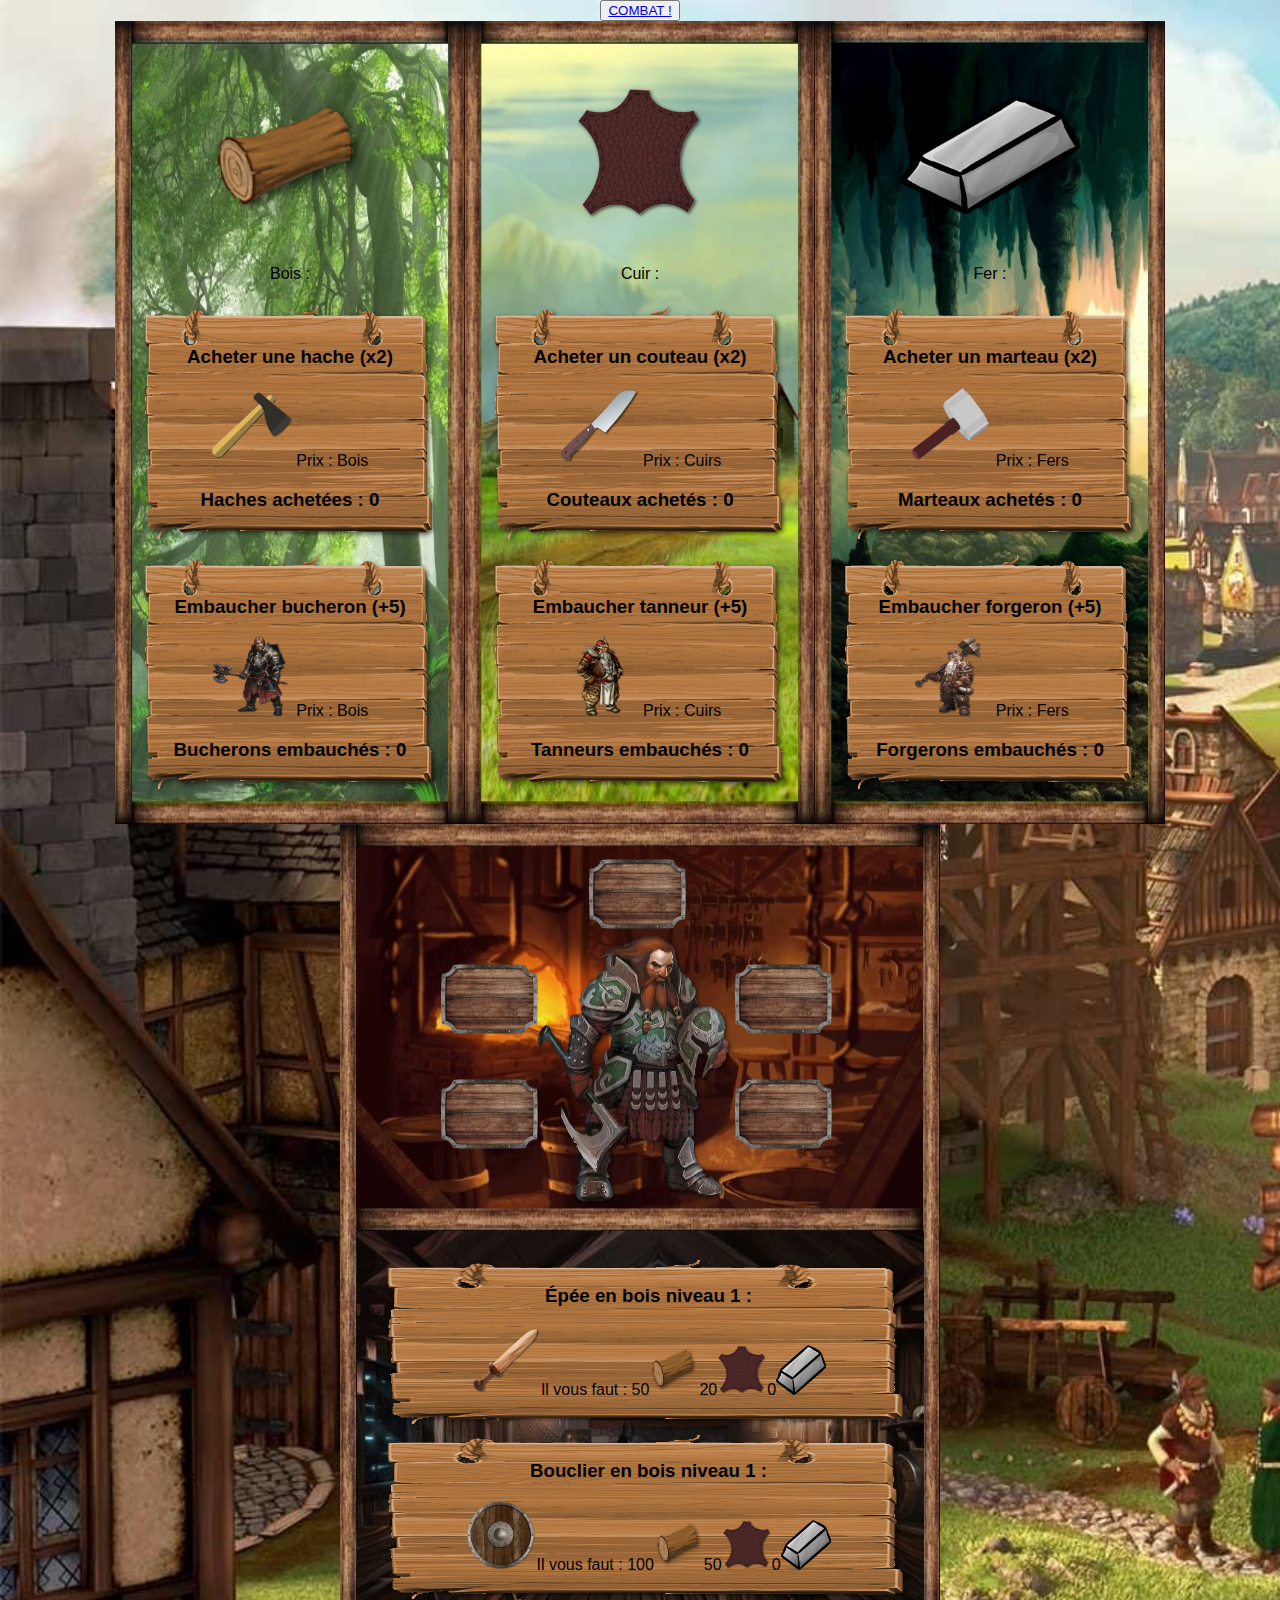
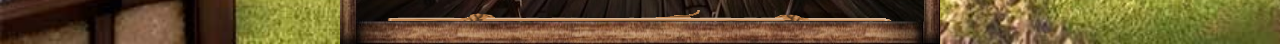
==== index.html @ 60931d38 "index propre" ====
<!DOCTYPE html>
<html lang="fr">
<head>
    <meta charset="UTF-8">
    <title></title>
    <link rel="stylesheet" href="CSS/Style.css"/>
    <script type="text/javascript" src="Javascript/jquery-3.3.1.js" ></script>
    <script type="text/javascript" src="Javascript/Bois.js" ></script>
    <script type="text/javascript" src="Javascript/Cuir.js" ></script>
    <script type="text/javascript" src="Javascript/Fer.js" ></script>
    <script type="text/javascript" src="Javascript/Combat/Combat.js" ></script>
    <script type="text/javascript" src="Javascript/Combat/Personnage.js" ></script>
    <script type="text/javascript" src="Javascript/Combat/Monstre.js" ></script>
    <script type="text/javascript" src="Javascript/EpeeCraft.js" ></script>
    <script type="text/javascript" src="Javascript/BouclierCraft.js" ></script>
    <script type="text/javascript" src="Javascript/CasqueCraft.js" ></script>
    <script type="text/javascript" src="Javascript/HautCraft.js" ></script>
    <script type="text/javascript" src="Javascript/botteCraft.js" ></script>    
    <script type="text/javascript" src="Javascript/Initialisation.js" ></script>
    <script type="text/javascript" src="Javascript/TextSouris.js" ></script>
    <script type="text/javascript" src="Javascript/Sauvegarde.js" ></script>
     

</head>
<button id="modeCombat"><a href="combat.html">COMBAT !</a></button>
<body id="fond">
    <div id="fenetre">
        <div id="boisInterface">
            <div id="boisContainer">
                <img id="bois" src="images/bois.png"/>
            </div>
            <p>Bois : <span id="IndicateurBois"></span></p>
            <div id="clickHache" class="planche">
                <br>
                <h3>Acheter une hache (x2)</h3>
                <p><img id="hache" src="images/hache.png"/> Prix : <span id="prixHache"></span> Bois</p>
                <h3>Haches achetées : <span id="nbHache">0</span></h3>
            </div>
            <div id="clickBucheron" class="planche">
                <br>
                <h3>Embaucher bucheron (+5)</h3>
                <p><img id="bucheron" src="images/bucheron.png"/> Prix : <span id="prixBucheron"></span> Bois</p>
                <h3>Bucherons embauchés : <span id="nbBucheron">0</span></h3>
            </div>
        </div>
        <div id="cuirInterface">
            <div id="cuirContainer">
                <img id="cuir" src="images/cuir.png"/>
            </div>
            <p>Cuir : <span id="IndicateurCuir"></span></p>
            <div id="clickCouteau" class="planche">
                <br>
                <h3>Acheter un couteau (x2)</h3>
                <p><img id="couteau" src="images/couteau.png"/> Prix : <span id="prixCouteau"></span> Cuirs</p>
                <h3>Couteaux achetés : <span id="nbCouteau">0</span></h3>
            </div>
            <div id="clickTanneur" class="planche">
                <br>
                <h3>Embaucher tanneur (+5)</h3>
                <p><img id="tanneur" src="images/tanneur.png"/> Prix : <span id="prixTanneur"></span> Cuirs</p>
                <h3>Tanneurs embauchés : <span id="nbTanneur">0</span></h3>
            </div>
        </div>
        <div id="ferInterface">
            <div id="lingotFerContainer">
                <img id="lingotFer" src="images/fer.png"/>
            </div>
            <p>Fer : <span id="IndicateurFer"></span></p>
            <div id="clickMarteau" class="planche">
                <br>
                <h3>Acheter un marteau (x2)</h3>
                <p><img id="marteau" src="images/marteau.png"/> Prix : <span id="prixMarteau"></span> Fers</p>
                <h3>Marteaux achetés : <span id="nbMarteau">0</span></h3>
            </div>
            <div id="clickForgeron" class="planche">
                <br>
                <h3>Embaucher forgeron (+5)</h3>
                <p><img id="forgeron" src="images/forgeron.png"/> Prix : <span id="prixForgeron"></span> Fers</p>
                <h3>Forgerons embauchés : <span id="nbForgeron">0</span></h3>
            </div>
        </div>
        <div id="blocPersoCraft">
            <div id="personnageInterface">
                <img class="epee" src="images/carte.png"/>
                <img class="bouclier" src="images/carte.png"/>
                <img class="casque" src="images/carte.png"/>
                <img class="haut" src="images/carte.png"/>
                <img class="botte" src="images/carte.png"/>
            </div>
            <div id="craftInterface">
                <div id="epee" class="planche">
                    <h3 id="nomEpee">Épée en bois niveau <span id="niveauEpee">1</span> :</h3>
                    <p id="epeeText"><img id="epee" class="itemImage" src="images/epee_en_bois.png"/>Il vous faut : <span id="prixBoisEpee">50</span><img id="bois" src="images/bois.png"/><span id="prixCuirEpee">20</span><img id="cuir" src="images/cuir.png"/><span id="prixFerEpee">0</span><img id="lingotFer" src="images/fer.png"/></p>
                </div>
                <div id="bouclier" class="planche">
                    <h3>Bouclier en bois niveau <span id="niveauBouclier">1</span> :</h3>
                    <p id="bouclierText"><img class="itemImage" src="images/bouclier_en_bois.png"/>Il vous faut : <span id="prixBoisBouclier">100</span><img id="bois" src="images/bois.png"/><span id="prixCuirBouclier">50</span><img id="cuir" src="images/cuir.png"/><span id="prixFerBouclier">0</span><img id="lingotFer" src="images/fer.png"/></p>
                </div>
                <div id="casque" class="planche">
                    <h3>Casque en bois niveau <span id="niveauCasque">1</span> :</h3>
                    <p id="casqueText"><img class="itemImage" src="images/casque_en_bois.png"/>Il vous faut : <span id="prixBoisCasque">80</span><img id="bois" src="images/bois.png"/><span id="prixCuirCasque">30</span><img id="cuir" src="images/cuir.png"/><span id="prixFerCasque">0</span><img id="lingotFer" src="images/fer.png"/></p>
                </div>
                <div id="haut" class="planche">
                    <h3>Armure en bois niveau <span id="niveauHaut">1</span> :</h3>
                    <p id="hautText"><img class="itemImage" src="images/haut_en_bois.png"/>Il vous faut : <span id="prixBoisHaut">250</span><img id="bois" src="images/bois.png"/><span id="prixCuirHaut">100</span><img id="cuir" src="images/cuir.png"/><span id="prixFerHaut">0</span><img id="lingotFer" src="images/fer.png"/></p>
                </div>
                <div id="botte" class="planche">
                    <h3 id="nomBotte">Bottes en tissu niveau <span id="niveauBotte">1</span> :</h3>
                    <p id="botteText"><img class="itemImage" src="images/botte_en_bois.png"/>Il vous faut : <span id="prixBoisBotte">30</span><img id="bois" src="images/bois.png"/><span id="prixCuirBotte">20</span><img id="cuir" src="images/cuir.png"/><span id="prixFerBotte">0</span><img id="lingotFer" src="images/fer.png"/></p>
                </div>
        </div>
    </div>


</body>
</html>
---- CSS/Style.css ----
#lingotFerContainer{
    margin: 0px;
    padding: 0px;
    width: 300px;
    height: 203px;
}

img.jeux{
    display: none;
}

#boisContainer{
    margin: 0px;
    padding: 0px;
    width: 300px;
    height: 203px;
}

#cuirContainer{
    margin: 0px;
    padding: 0px;
    width: 300px;
    height: 203px;
}

#lingotFer{
    margin-top: 50px;
    width: 180px;
    height: 118px;
}

#bois{
    margin-top: 50px;
    width: 170px;
    height: 130px;
}

#cuir{
    margin-top: 40px;
    width: 130px;
    height: 135px;
}

#hache{
    width: 80px;
    height: 80px;
}

#bucheron{
    width: 80px;
    height: 80px;
}

#couteau{
    width: 80px;
    height: 80px;
}

#tanneur{
    width: 80px;
    height: 80px;
}

#marteau{
    width: 80px;
    height: 80px;
}

#forgeron{
    width: 80px;
    height: 80px;
}

#fond{
    display: flex;
    flex-direction: column;
    align-items: center;
    font-family: Trebuchet MS, sans-serif;
    margin: 0px;
    padding: 0px;
    background-color: red;
    background: url(../images/background.jpg);
    background-repeat:no-repeat;
    background-size: cover;
}

#fenetre{
    padding: 0px;
    margin: 0px;
    width: auto;
    justify-content: center;
	display: flex;
    flex-wrap: wrap;
    flex-direction: row;
}

#boisInterface{
    text-align: center;
    margin: 0px;
    padding: 25px;
    width: 300px;
    background: url(../images/foret.jpg);
    background-repeat:no-repeat;
    background-size: 100% 100%;
}

#cuirInterface{
    text-align: center;
    margin: 0px;
    padding: 25px;
    width: 300px;
    background: url(../images/champ.jpg);
    background-repeat:no-repeat;
    background-size: 100% 100%;
}

#ferInterface{
    text-align: center;
    margin: 0px;
    padding: 25px;
    width: 300px;
    background: url(../images/mine.jpg);
    background-repeat:no-repeat;
    background-size: 100% 100%;
}

#blocPersoCraft{
    justify-content: center;
    margin: 0px;
    padding: 0px;
    width: 600px;
    height: 820px;
    background: url(../images/onglet.jpg);
    background-repeat:no-repeat;
    background-size: 100% 100%;
}

#personnageInterface{
    text-align: center;
    margin: 0px;
    margin-bottom:24px;
    padding-top: 25px;
    padding-left: 25px;
    width: 545px;
    height: 358px;
}

#craftInterface{
    overflow-y: auto;
    overflow-x: hidden;
    text-align: center;
    margin: 0px;
    margin-left: 17px;
    padding-top: 25px;
    padding-right: 4px;
    padding-left: 22px;
    width: 539px;
    height: 365px;
}

#craftInterface .itemImage{
    margin-top: 0px;
    width: 70px;
    height: 70px;
}

#craftInterface img{
    margin-top: 0px;
    width: 50px;
    height: 50px;
}

#craftInterface .planche{
    height: 155px;
}

.epee{
    top: 115px;
    left: 55px;
    position: relative;
    width: 97px;
    height: 70px;
}

.bouclier{
    top: 230px;
    left: -47px;
    position: relative;
    width: 97px;
    height: 70px;
}

.casque{
    top: 10px;
    left: 0px;
    position: relative;
    width: 97px;
    height: 70px;
}

.haut{
    top: 115px;
    left: 45px;
    position: relative;
    width: 97px;
    height: 70px;
}

.botte{
    top: 230px;
    left: -57px;
    position: relative;
    width: 97px;
    height: 70px;
}

.planche{
    padding: 10px;
    height: 230px;
    justify-content: center;
    text-align: center;
    background: url(../images/planche.png);
    background-repeat:no-repeat;
    background-size: 100% 100%;
}

::-webkit-scrollbar {
    width: 20px;
}

::-webkit-scrollbar-track {
    box-shadow: inset 0 0 5px #271a0c; 
    border-radius: 10px;
}

::-webkit-scrollbar-thumb {
    box-shadow: inset 0 0 5px black; 
    background: url(../images/scrollbare.png); 
    background-repeat:no-repeat;
    background-size: 100% 100%;
    border-radius: 10px;
}
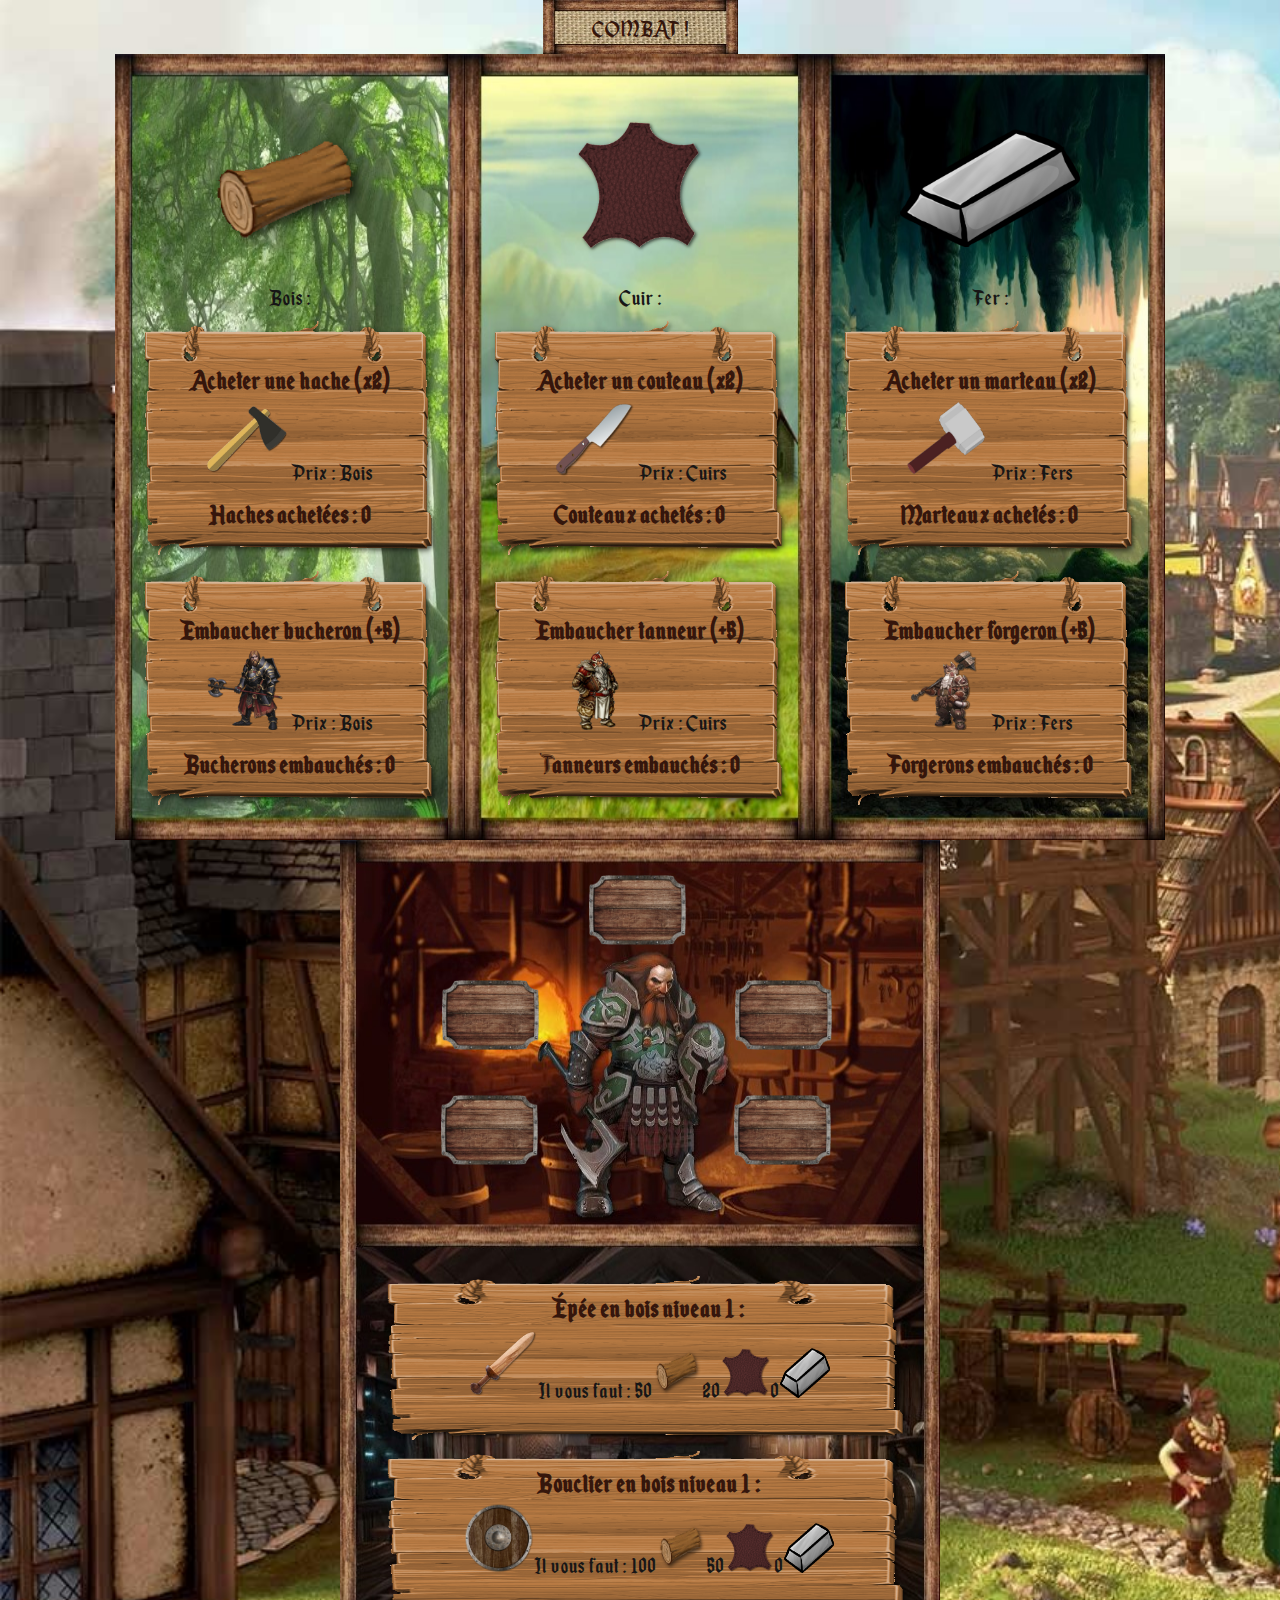
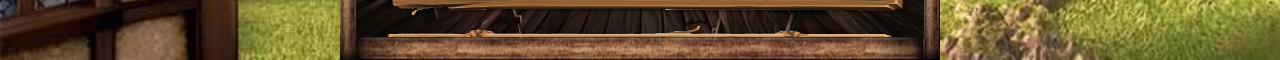
==== commit fdee076a: "font" ====
--- a/index.html
+++ b/index.html
@@ -22,7 +22,7 @@
      
 
 </head>
-<button id="modeCombat"><a href="combat.html">COMBAT !</a></button>
+<div id="modeCombat"><a id="lienCombat" href="combat.html">COMBAT !</a></div>
 <body id="fond">
     <div id="fenetre">
         <div id="boisInterface">
--- a/CSS/Style.css
+++ b/CSS/Style.css
@@ -1,3 +1,26 @@
+@font-face{
+    font-family: EnchantedLand;
+    src: url(../CSS/EnchantedLand.woff);
+}
+
+h3{
+    color: #35160C;
+    margin-top: 10px;
+    margin-bottom: 0px;
+    padding: 0px;
+}
+
+p{
+    color: #171616;
+    margin: 2px;
+    padding: 0px;
+}
+
+a{
+    color: #35160C;
+    text-decoration: none;
+}
+
 #lingotFerContainer{
     margin: 0px;
     padding: 0px;
@@ -75,7 +98,9 @@
     display: flex;
     flex-direction: column;
     align-items: center;
-    font-family: Trebuchet MS, sans-serif;
+    font-family: EnchantedLand;
+    font-size: 25px;
+    letter-spacing: 1px;
     margin: 0px;
     padding: 0px;
     background-color: red;
@@ -224,6 +249,17 @@
     background-size: 100% 100%;
 }
 
+#modeCombat{
+    text-align: center;
+    width: 195px;
+    height: 39px;
+    padding-top: 15px;
+    font-style: none;
+    background: url(../images/boutonFightFarm.jpg); 
+    background-repeat:no-repeat;
+    background-size: 100% 100%;
+}
+
 ::-webkit-scrollbar {
     width: 20px;
 }
@@ -239,4 +275,4 @@
     background-repeat:no-repeat;
     background-size: 100% 100%;
     border-radius: 10px;
-}
+}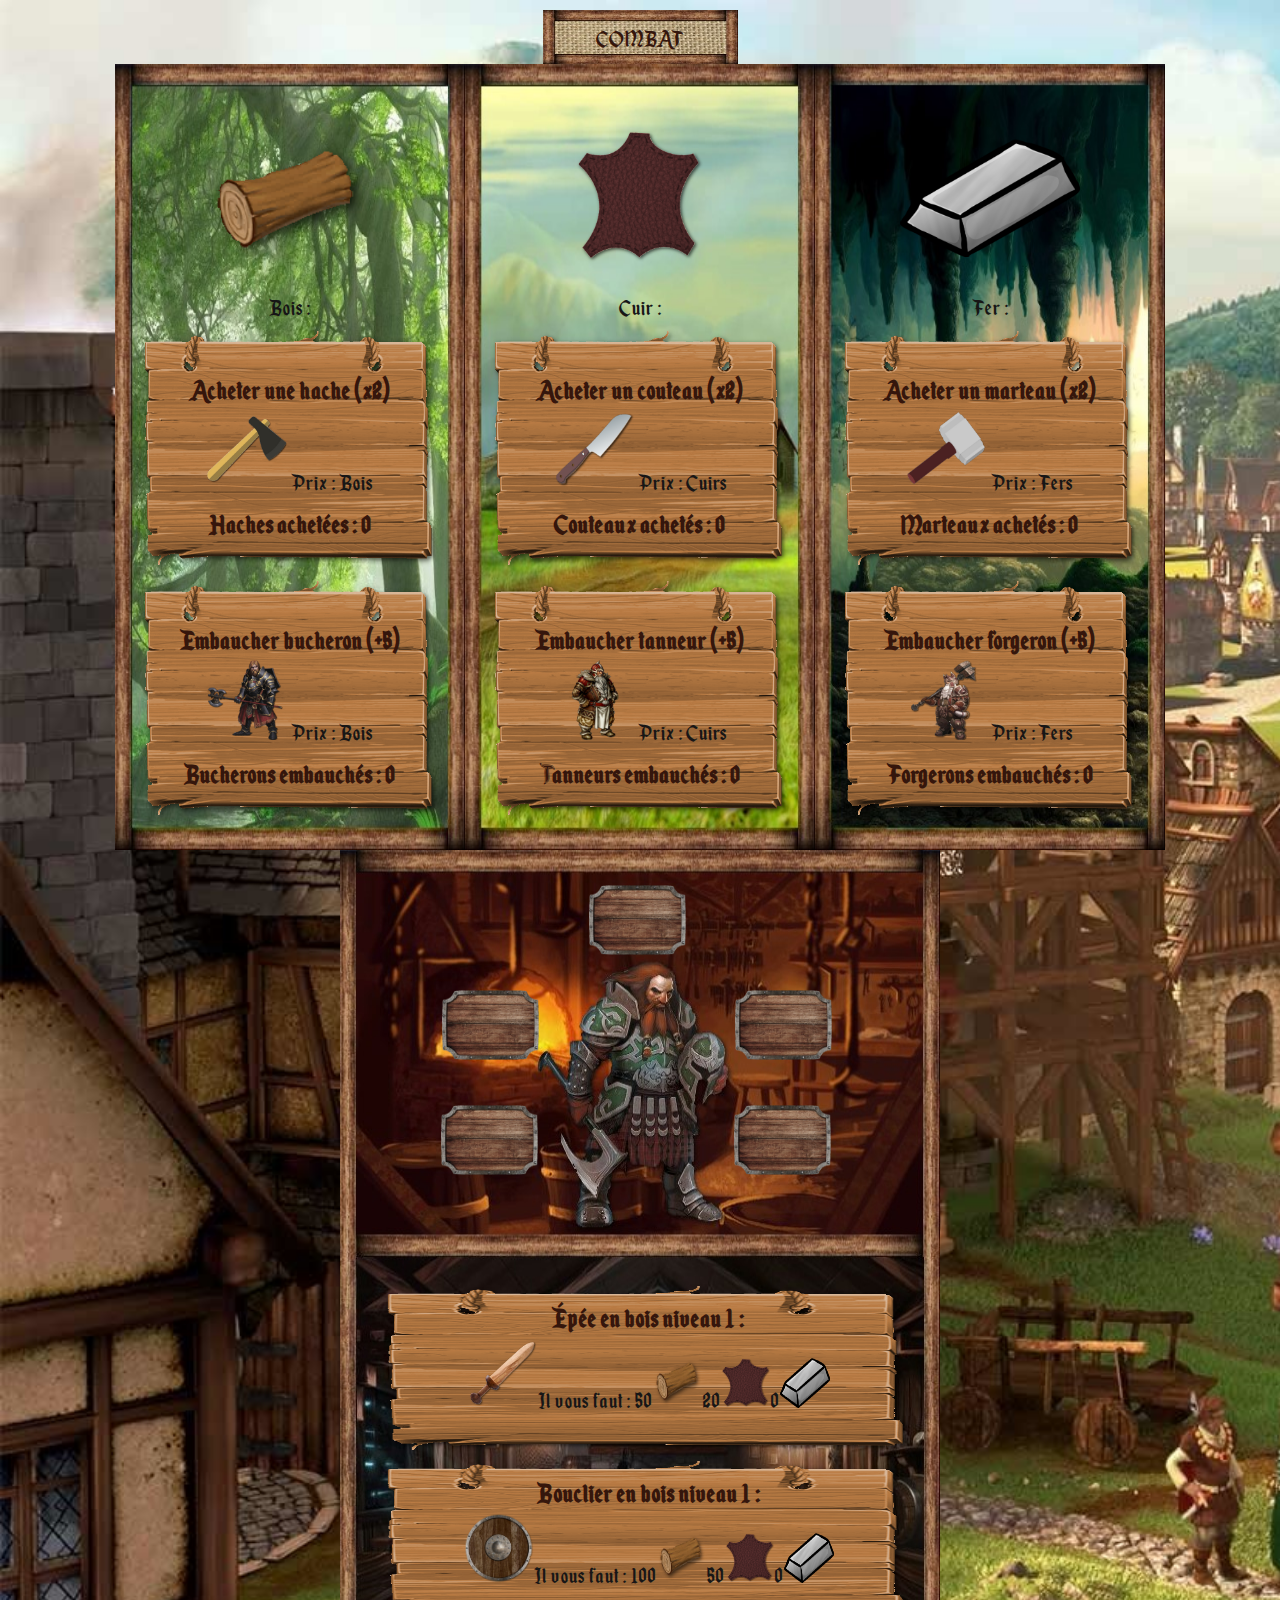
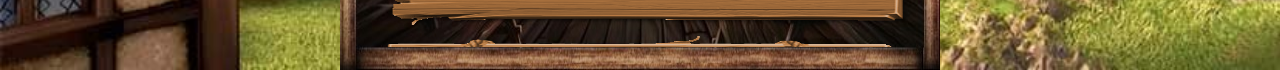
==== commit b6485b01: "font" ====
--- a/index.html
+++ b/index.html
@@ -19,10 +19,8 @@
     <script type="text/javascript" src="Javascript/Initialisation.js" ></script>
     <script type="text/javascript" src="Javascript/TextSouris.js" ></script>
     <script type="text/javascript" src="Javascript/Sauvegarde.js" ></script>
-     
-
 </head>
-<div id="modeCombat"><a id="lienCombat" href="combat.html">COMBAT !</a></div>
+<div id="modeCombat"><a href="combat.html">COMBAT</a></div>
 <body id="fond">
     <div id="fenetre">
         <div id="boisInterface">
--- a/CSS/Style.css
+++ b/CSS/Style.css
@@ -90,6 +90,11 @@
 }
 
 #forgeron{
+    width: 80px;
+    height: 80px;
+}
+
+#ennemi{
     width: 80px;
     height: 80px;
 }
@@ -109,6 +114,21 @@
     background-size: cover;
 }
 
+#fondCombat{
+    display: flex;
+    flex-direction: column;
+    align-items: center;
+    font-family: EnchantedLand;
+    font-size: 25px;
+    letter-spacing: 1px;
+    margin: 0px;
+    padding: 0px;
+    background-color: red;
+    background: url(../images/backgroundCombat.jpg);
+    background-repeat:no-repeat;
+    background-size: cover;
+}
+
 #fenetre{
     padding: 0px;
     margin: 0px;
@@ -253,6 +273,7 @@
     text-align: center;
     width: 195px;
     height: 39px;
+    margin-top: 10px;
     padding-top: 15px;
     font-style: none;
     background: url(../images/boutonFightFarm.jpg); 
@@ -260,6 +281,18 @@
     background-size: 100% 100%;
 }
 
+#modeFarm{
+    text-align: center;
+    width: 195px;
+    height: 39px;
+    margin-top: 10px;
+    padding-top: 15px;
+    font-style: none;
+    background: url(../images/boutonFightFarm.jpg); 
+    background-repeat:no-repeat;
+    background-size: 100% 100%;
+}
+
 ::-webkit-scrollbar {
     width: 20px;
 }
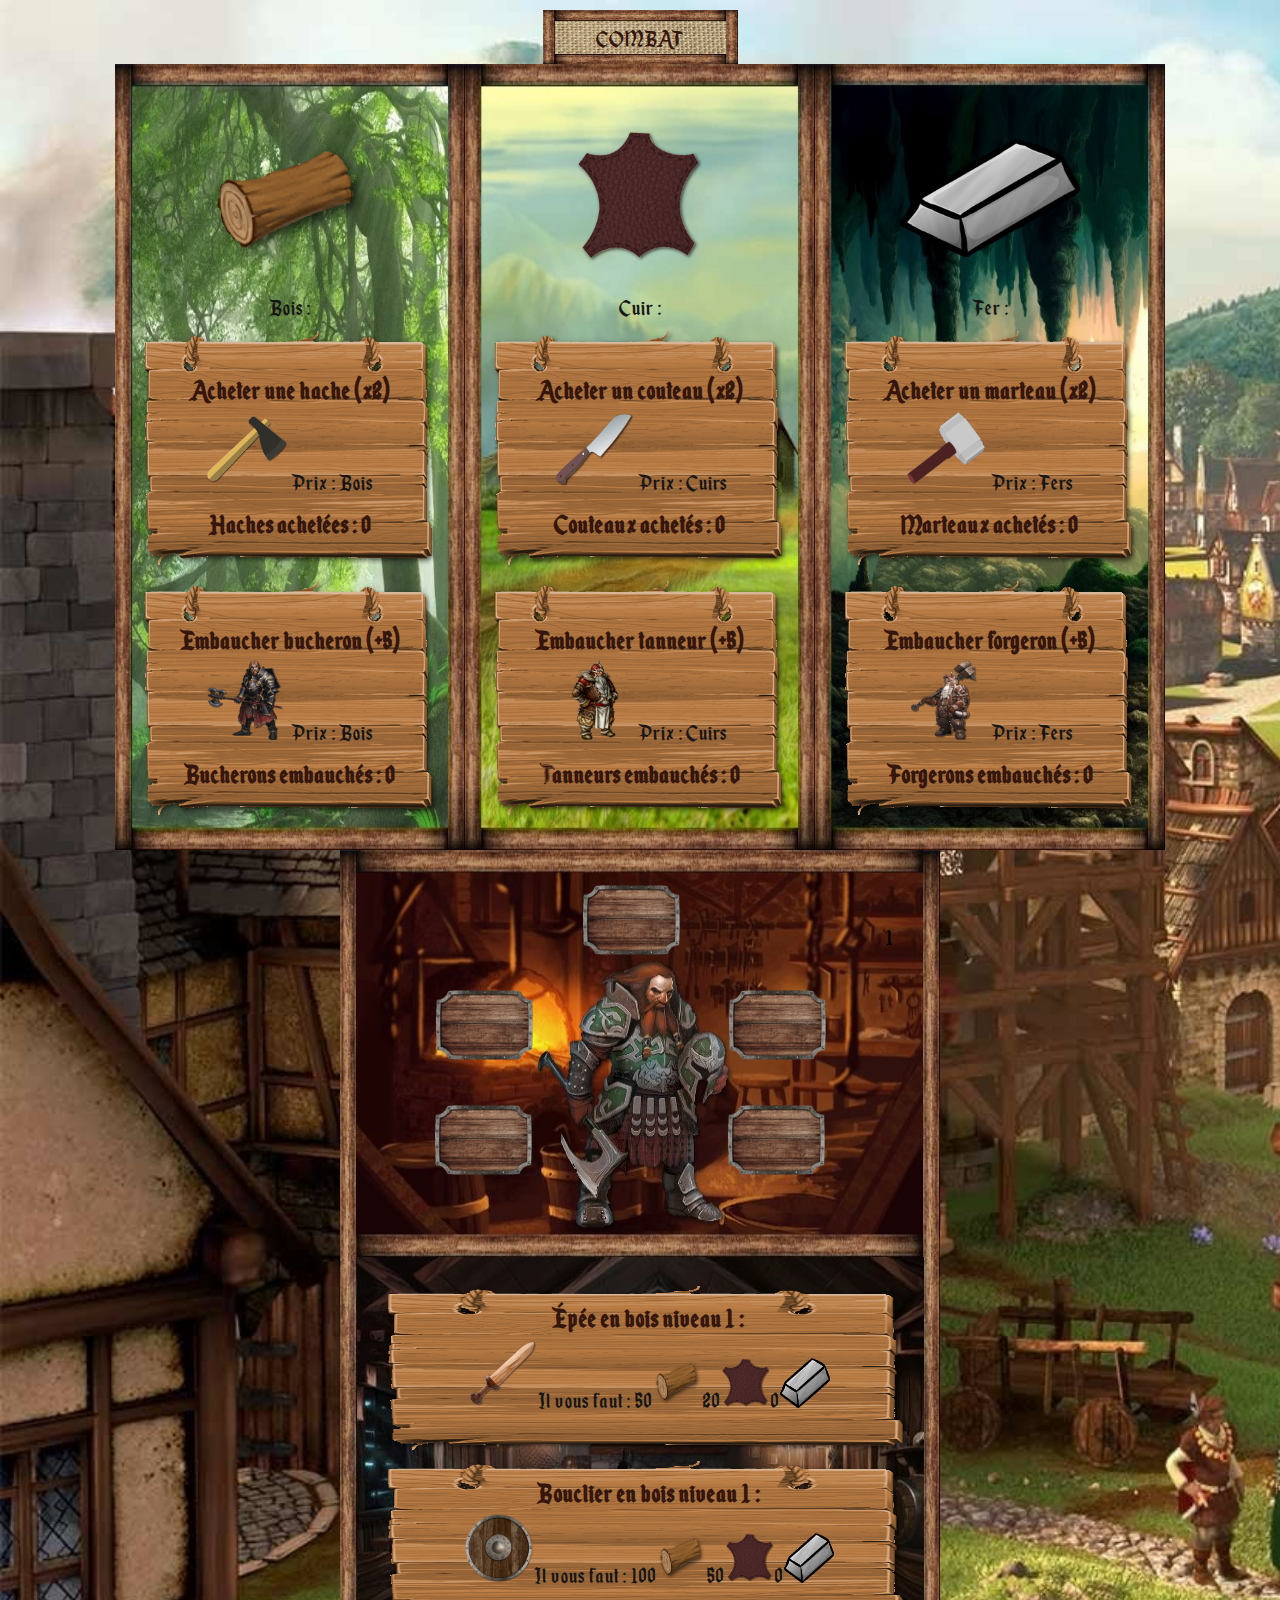
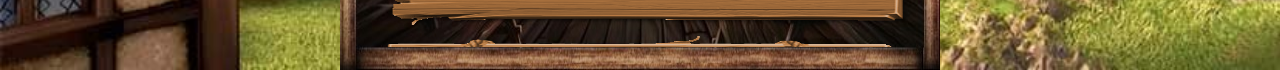
==== commit 0d7d5e7f: "Niveau perso dans index" ====
--- a/index.html
+++ b/index.html
@@ -84,6 +84,7 @@
                 <img class="casque" src="images/carte.png"/>
                 <img class="haut" src="images/carte.png"/>
                 <img class="botte" src="images/carte.png"/>
+                <span id="levelPerso"></span>
             </div>
             <div id="craftInterface">
                 <div id="epee" class="planche">
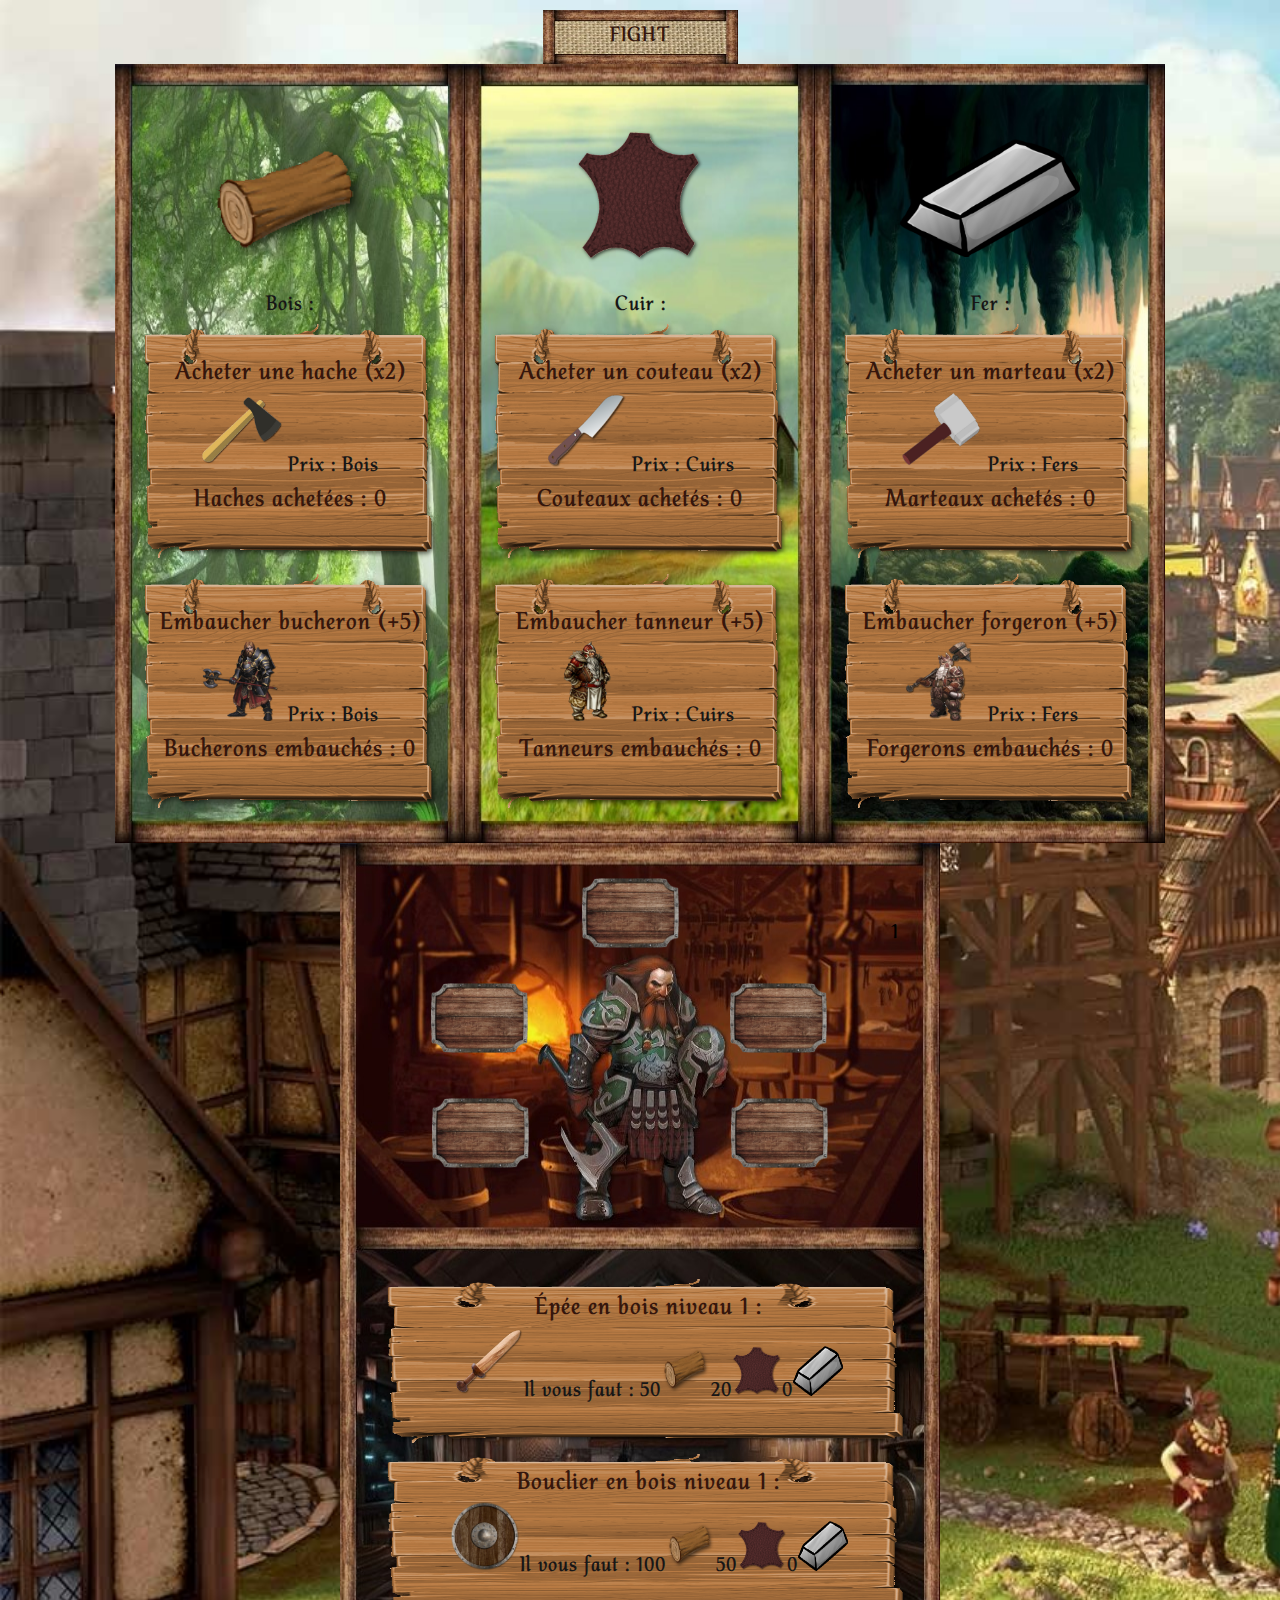
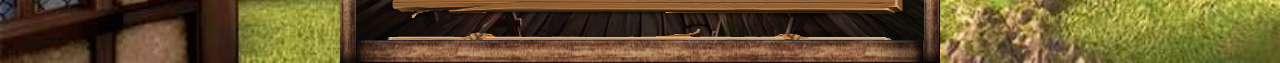
==== commit 6722fecb: "combat" ====
--- a/index.html
+++ b/index.html
@@ -20,7 +20,7 @@
     <script type="text/javascript" src="Javascript/TextSouris.js" ></script>
     <script type="text/javascript" src="Javascript/Sauvegarde.js" ></script>
 </head>
-<div id="modeCombat"><a href="combat.html">COMBAT</a></div>
+<div id="modeCombat"><a href="combat.html">FIGHT</a></div>
 <body id="fond">
     <div id="fenetre">
         <div id="boisInterface">
--- a/CSS/Style.css
+++ b/CSS/Style.css
@@ -1,12 +1,12 @@
 @font-face{
-    font-family: EnchantedLand;
-    src: url(../CSS/EnchantedLand.woff);
+    font-family: Althea-Bold;
+    src: url(../CSS/Althea-Bold.woff);
 }
 
 h3{
     color: #35160C;
     margin-top: 10px;
-    margin-bottom: 0px;
+    margin-bottom: 5px;
     padding: 0px;
 }
 
@@ -103,8 +103,8 @@
     display: flex;
     flex-direction: column;
     align-items: center;
-    font-family: EnchantedLand;
-    font-size: 25px;
+    font-family: Althea-Bold;
+    font-size: 22px;
     letter-spacing: 1px;
     margin: 0px;
     padding: 0px;
@@ -118,8 +118,8 @@
     display: flex;
     flex-direction: column;
     align-items: center;
-    font-family: EnchantedLand;
-    font-size: 25px;
+    font-family: Althea-Bold;
+    font-size: 22px;
     letter-spacing: 1px;
     margin: 0px;
     padding: 0px;
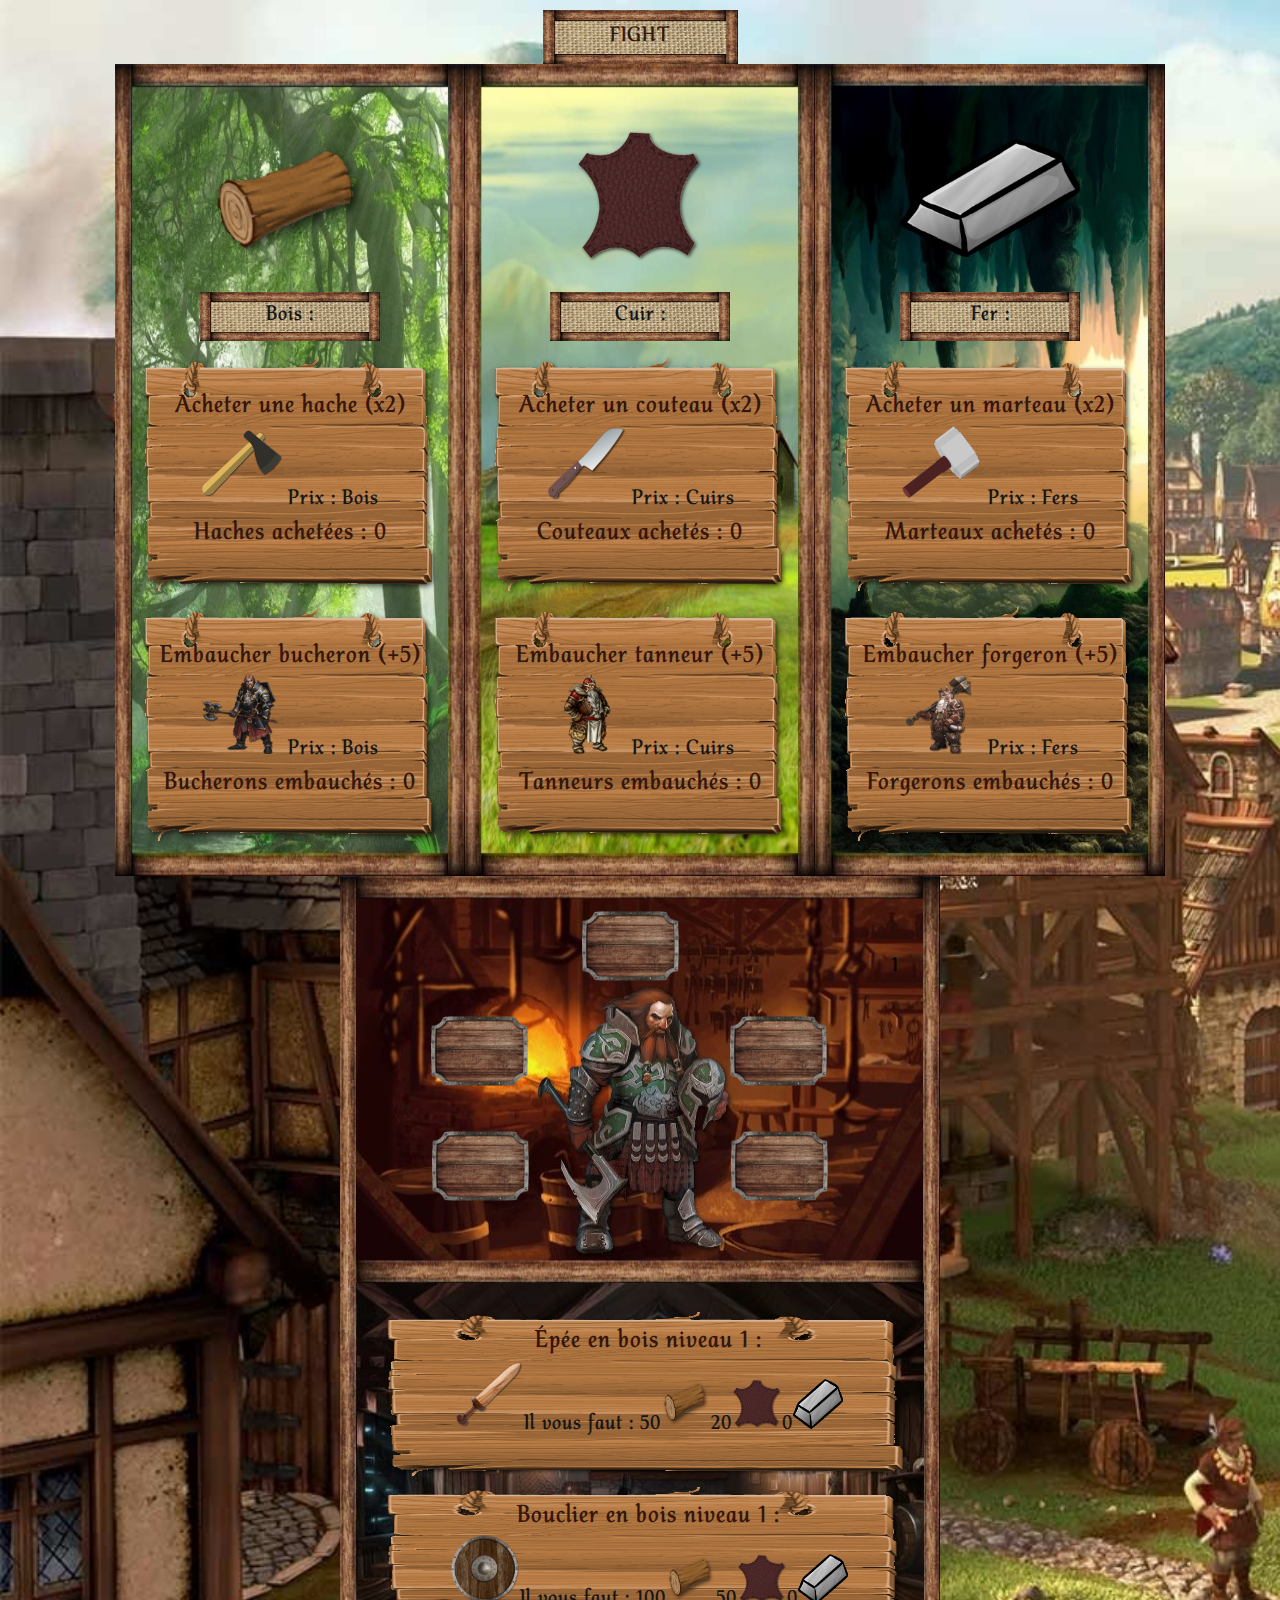
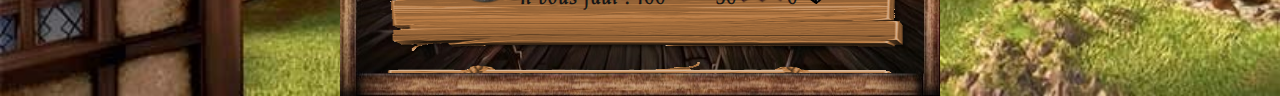
==== commit 817800a9: "combat" ====
--- a/index.html
+++ b/index.html
@@ -27,7 +27,9 @@
             <div id="boisContainer">
                 <img id="bois" src="images/bois.png"/>
             </div>
-            <p>Bois : <span id="IndicateurBois"></span></p>
+            <div class="pancarteRessource">
+                <p>Bois : <span id="IndicateurBois"></span></p>
+            </div>
             <div id="clickHache" class="planche">
                 <br>
                 <h3>Acheter une hache (x2)</h3>
@@ -45,7 +47,9 @@
             <div id="cuirContainer">
                 <img id="cuir" src="images/cuir.png"/>
             </div>
-            <p>Cuir : <span id="IndicateurCuir"></span></p>
+            <div class="pancarteRessource">
+                <p>Cuir : <span id="IndicateurCuir"></span></p>
+            </div>
             <div id="clickCouteau" class="planche">
                 <br>
                 <h3>Acheter un couteau (x2)</h3>
@@ -63,7 +67,9 @@
             <div id="lingotFerContainer">
                 <img id="lingotFer" src="images/fer.png"/>
             </div>
-            <p>Fer : <span id="IndicateurFer"></span></p>
+            <div class="pancarteRessource">
+                <p>Fer : <span id="IndicateurFer"></span></p>
+            </div>
             <div id="clickMarteau" class="planche">
                 <br>
                 <h3>Acheter un marteau (x2)</h3>
--- a/CSS/Style.css
+++ b/CSS/Style.css
@@ -169,6 +169,18 @@
     background-size: 100% 100%;
 }
 
+.pancarteRessource{
+    text-align: center;
+    margin-left: 60px;
+    margin-bottom: 10px;
+    width: 180px;
+    height: 39px;
+    padding-top: 10px;
+    background: url(../images/boutonFightFarm.jpg); 
+    background-repeat:no-repeat;
+    background-size: 100% 100%;
+}
+
 #blocPersoCraft{
     justify-content: center;
     margin: 0px;
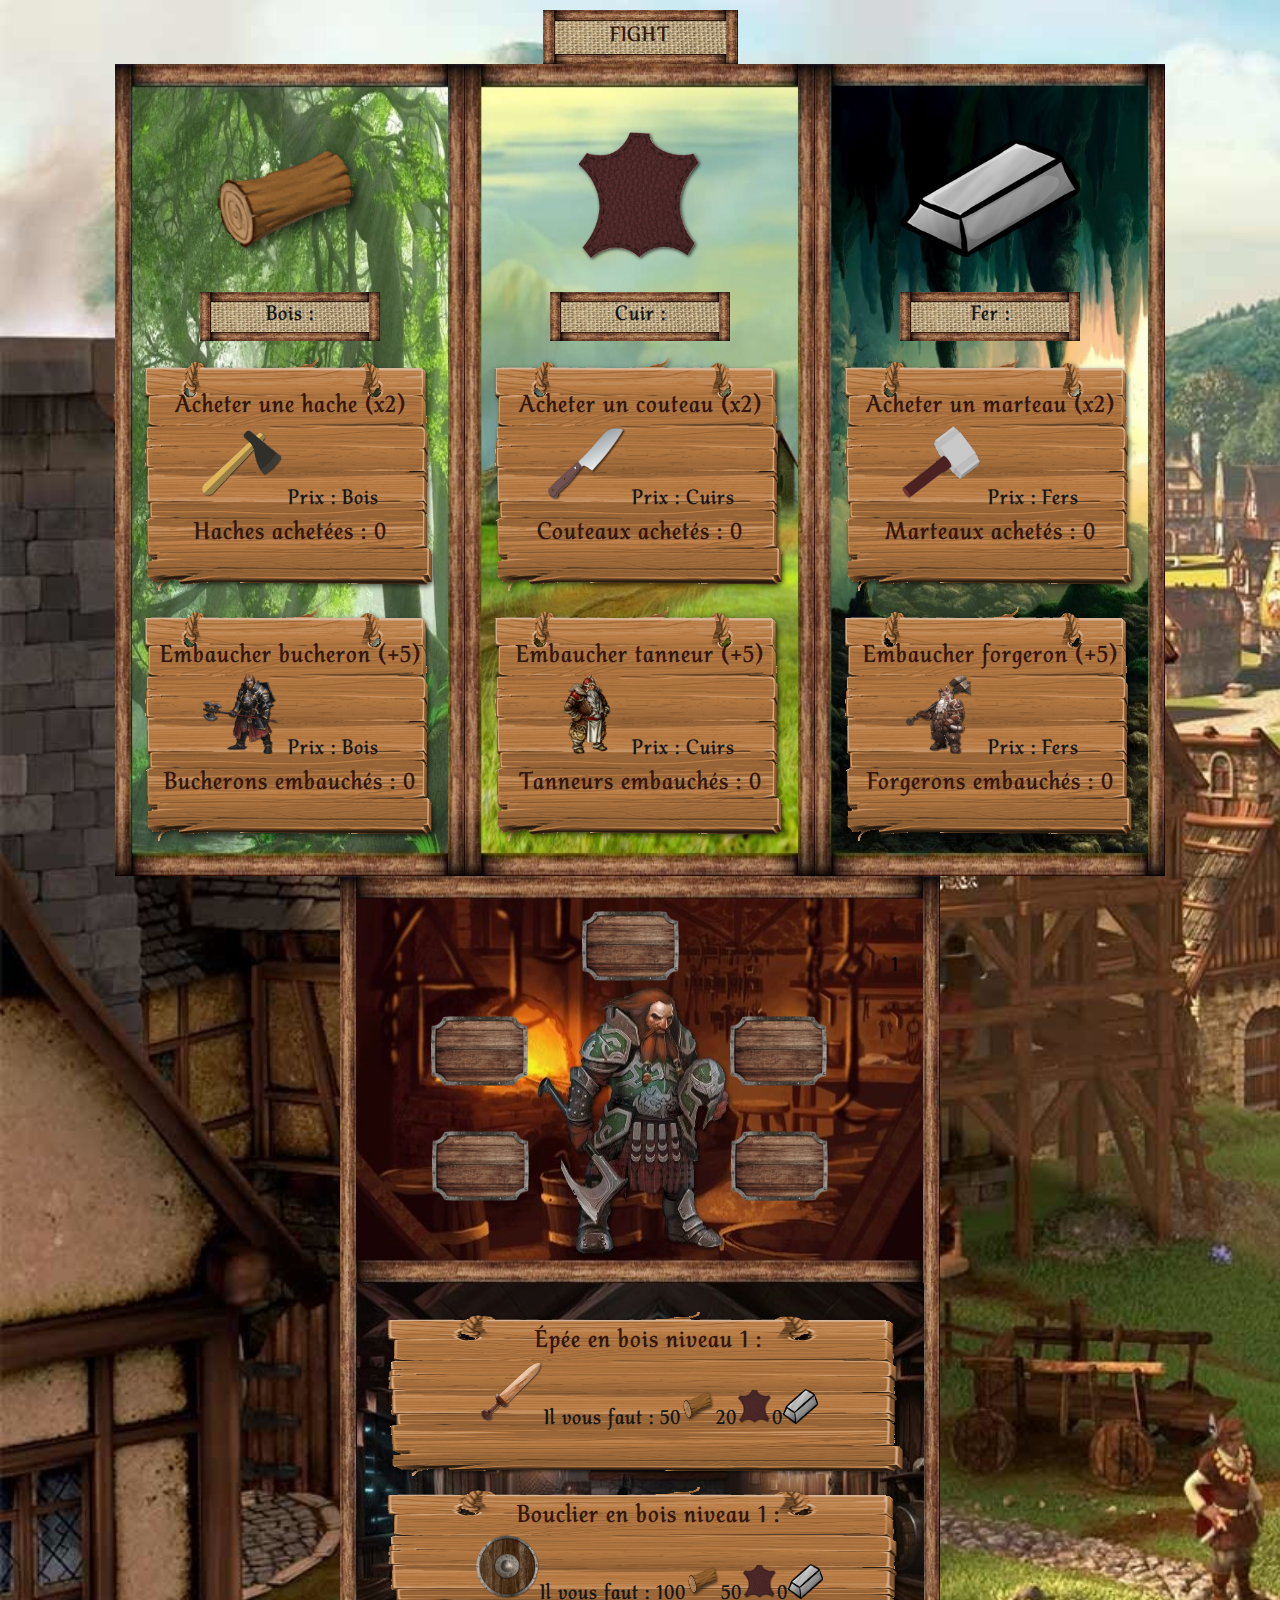
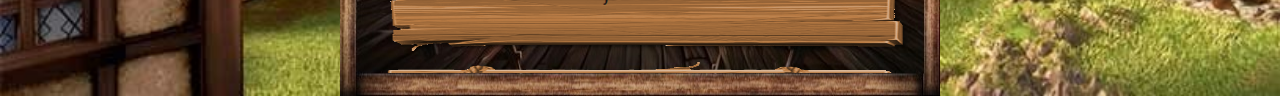
==== commit 0c34a9c3: "Correction de tout les bugs" ====
--- a/index.html
+++ b/index.html
@@ -98,15 +98,15 @@
                     <p id="epeeText"><img id="epee" class="itemImage" src="images/epee_en_bois.png"/>Il vous faut : <span id="prixBoisEpee">50</span><img id="bois" src="images/bois.png"/><span id="prixCuirEpee">20</span><img id="cuir" src="images/cuir.png"/><span id="prixFerEpee">0</span><img id="lingotFer" src="images/fer.png"/></p>
                 </div>
                 <div id="bouclier" class="planche">
-                    <h3>Bouclier en bois niveau <span id="niveauBouclier">1</span> :</h3>
+                    <h3 id="nomBouclier">Bouclier en bois niveau <span id="niveauBouclier">1</span> :</h3>
                     <p id="bouclierText"><img class="itemImage" src="images/bouclier_en_bois.png"/>Il vous faut : <span id="prixBoisBouclier">100</span><img id="bois" src="images/bois.png"/><span id="prixCuirBouclier">50</span><img id="cuir" src="images/cuir.png"/><span id="prixFerBouclier">0</span><img id="lingotFer" src="images/fer.png"/></p>
                 </div>
                 <div id="casque" class="planche">
-                    <h3>Casque en bois niveau <span id="niveauCasque">1</span> :</h3>
+                    <h3 id="nomCasque">Casque en bois niveau <span id="niveauCasque">1</span> :</h3>
                     <p id="casqueText"><img class="itemImage" src="images/casque_en_bois.png"/>Il vous faut : <span id="prixBoisCasque">80</span><img id="bois" src="images/bois.png"/><span id="prixCuirCasque">30</span><img id="cuir" src="images/cuir.png"/><span id="prixFerCasque">0</span><img id="lingotFer" src="images/fer.png"/></p>
                 </div>
                 <div id="haut" class="planche">
-                    <h3>Armure en bois niveau <span id="niveauHaut">1</span> :</h3>
+                    <h3 id="nomHaut">Armure en bois niveau <span id="niveauHaut">1</span> :</h3>
                     <p id="hautText"><img class="itemImage" src="images/haut_en_bois.png"/>Il vous faut : <span id="prixBoisHaut">250</span><img id="bois" src="images/bois.png"/><span id="prixCuirHaut">100</span><img id="cuir" src="images/cuir.png"/><span id="prixFerHaut">0</span><img id="lingotFer" src="images/fer.png"/></p>
                 </div>
                 <div id="botte" class="planche">
--- a/CSS/Style.css
+++ b/CSS/Style.css
@@ -217,14 +217,14 @@
 
 #craftInterface .itemImage{
     margin-top: 0px;
-    width: 70px;
-    height: 70px;
+    width: 65px;
+    height: 65px;
 }
 
 #craftInterface img{
     margin-top: 0px;
-    width: 50px;
-    height: 50px;
+    width: 35px;
+    height: 35px;
 }
 
 #craftInterface .planche{
